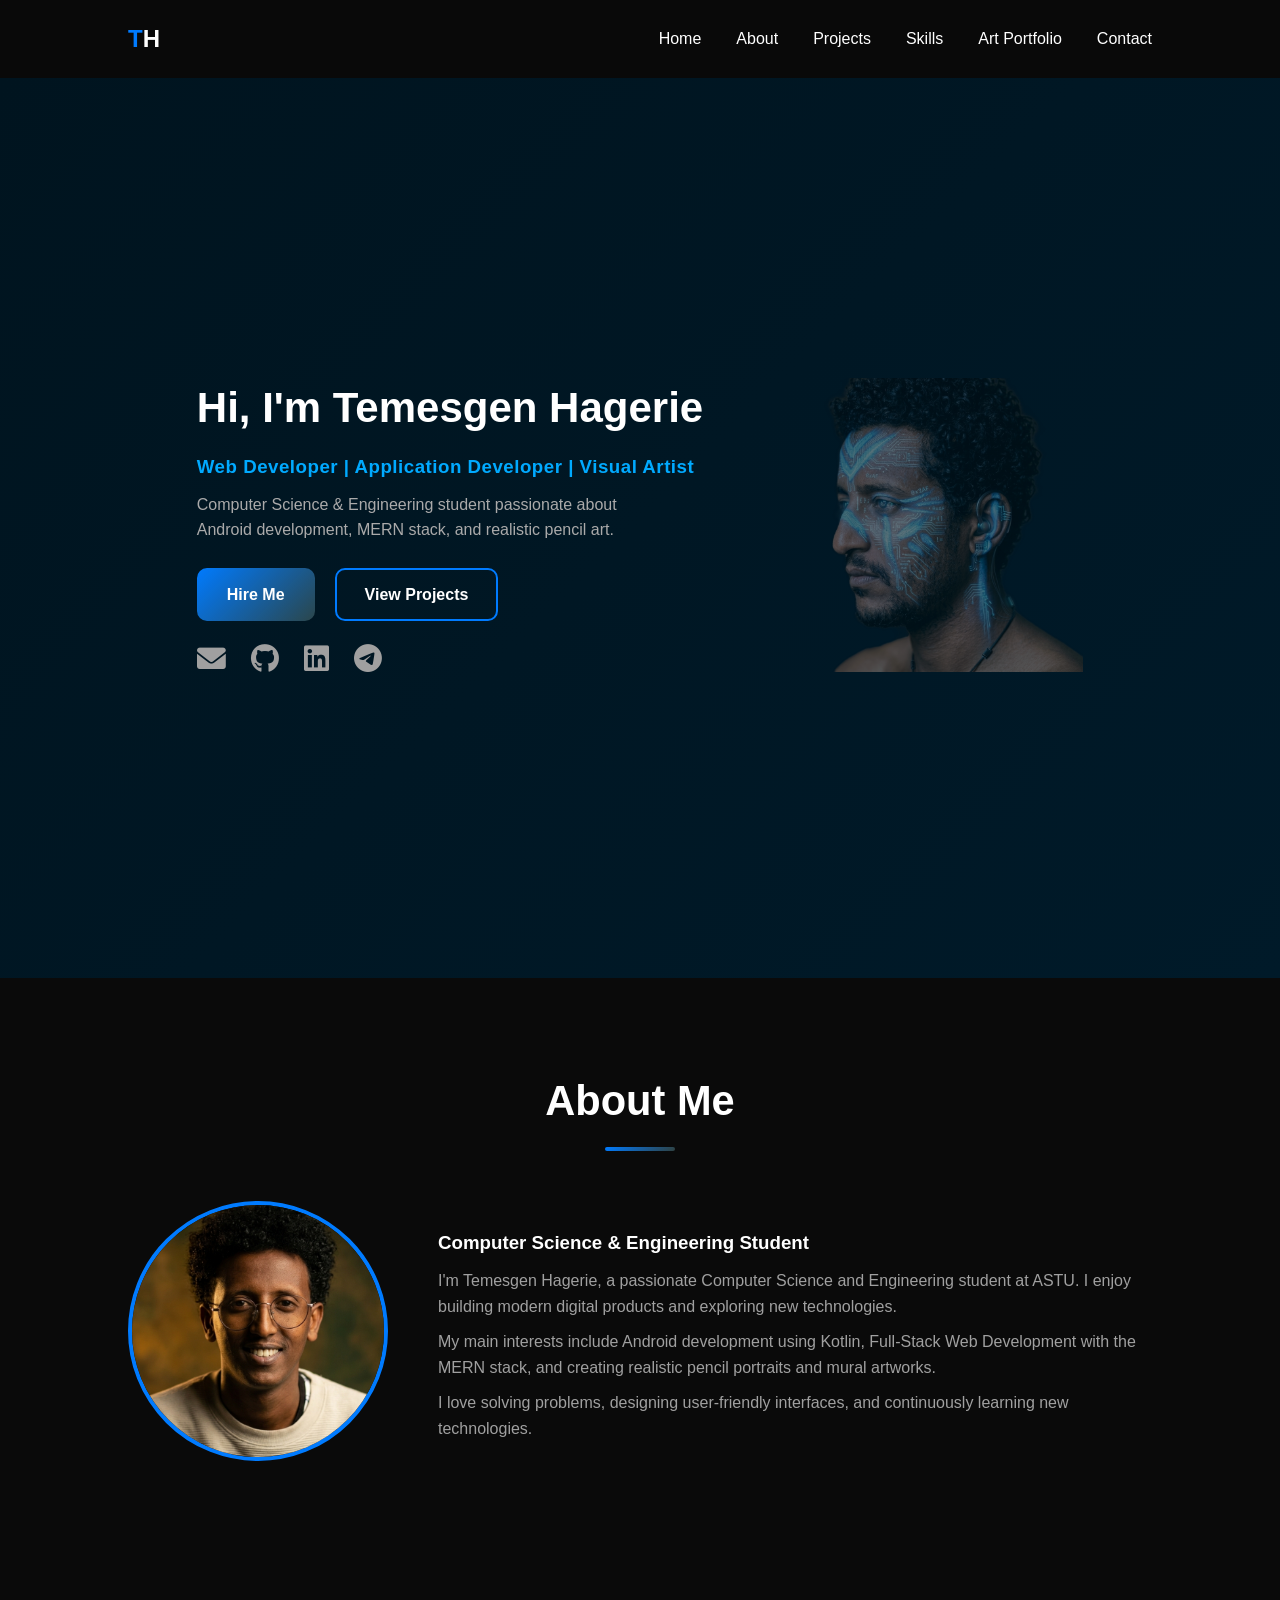
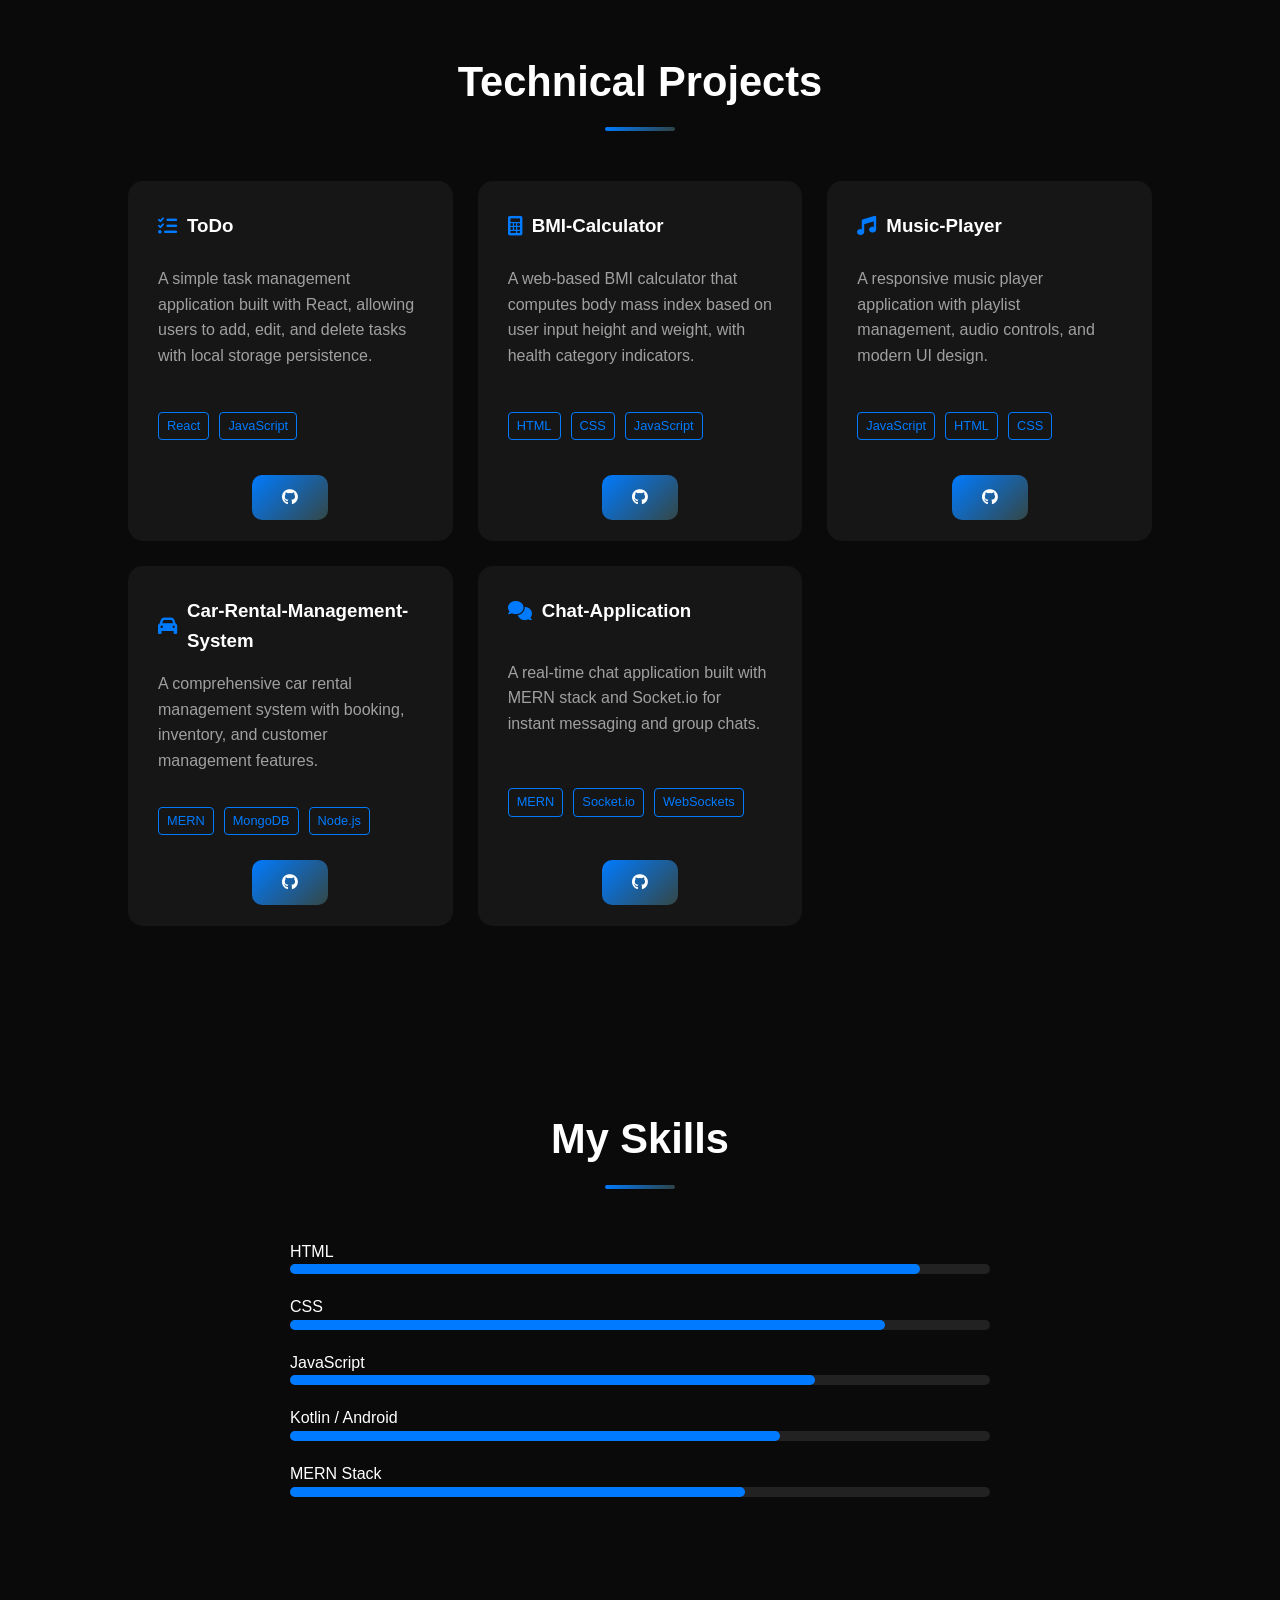
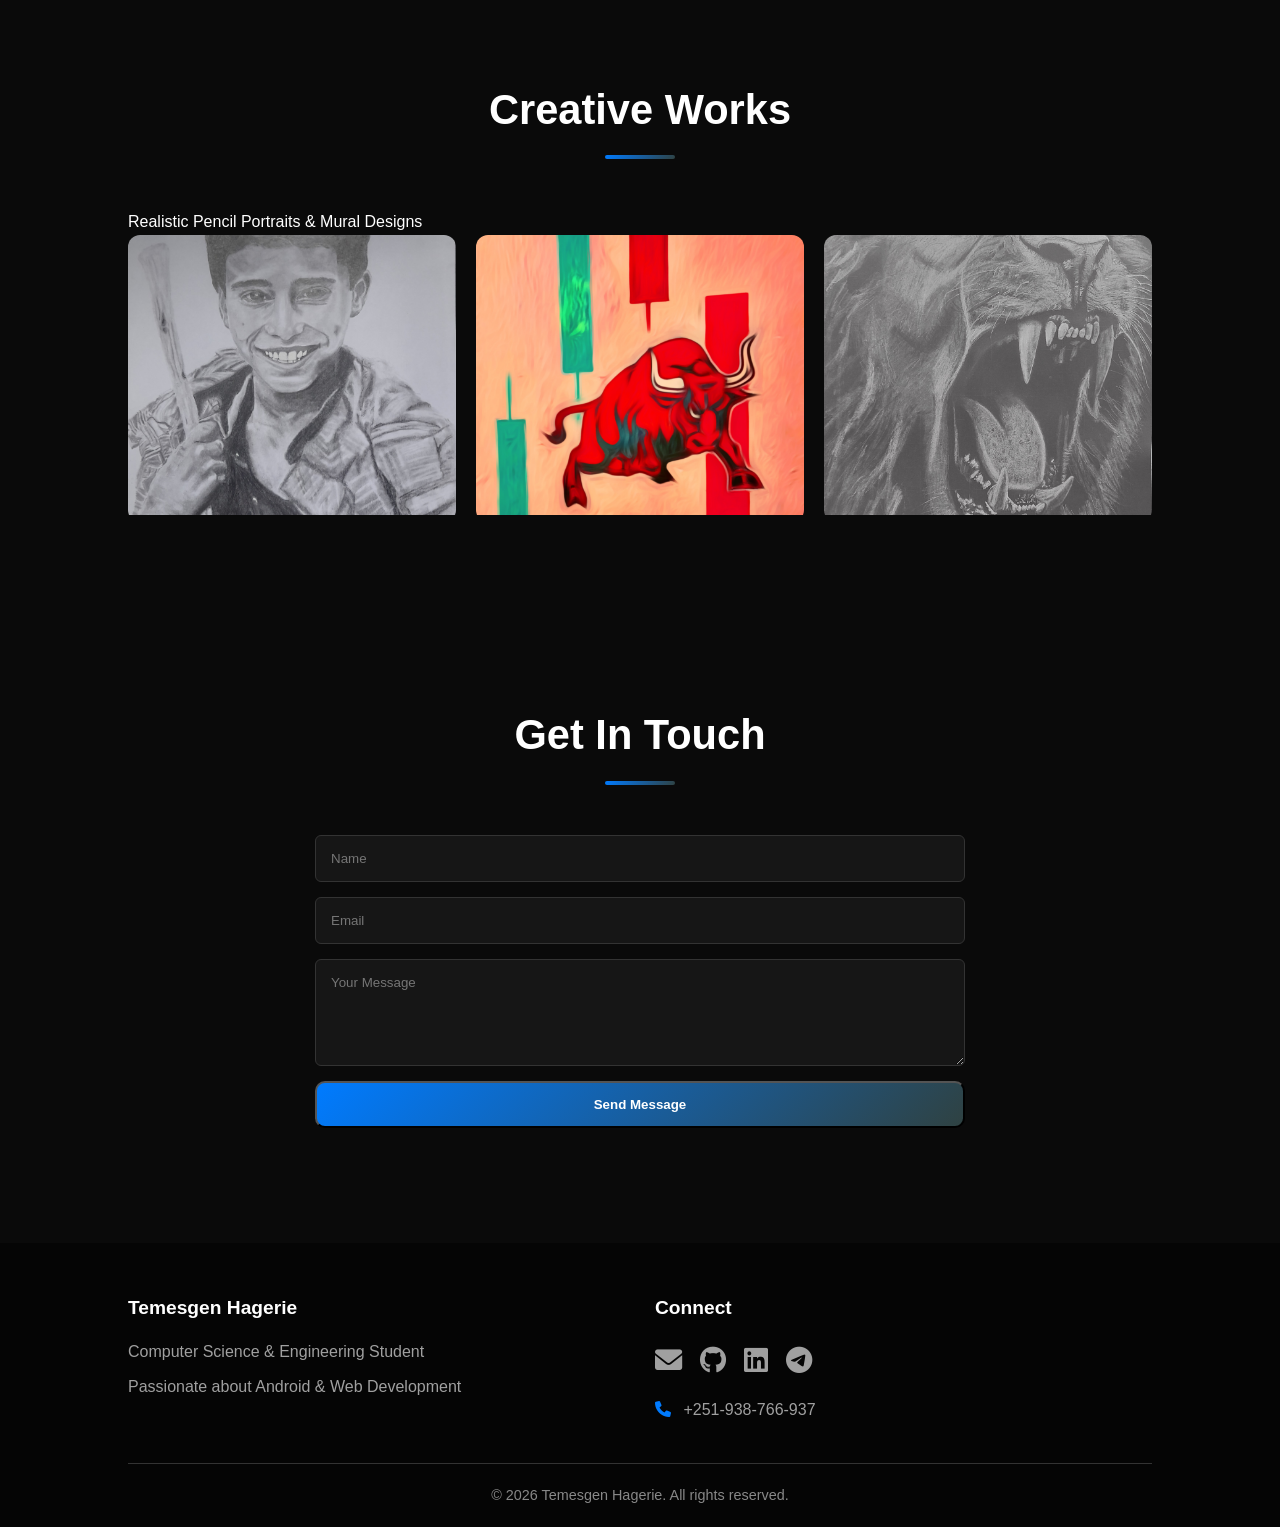
==== index.html @ 12f3e393 "Rename portfolio.html to index.html" ====
<!DOCTYPE html>
<html lang="en">
<head>
<meta charset="UTF-8">
<meta name="viewport" content="width=device-width, initial-scale=1.0">

<title>Temesgen Hagerie | Portfolio</title>

<link rel="stylesheet" href="https://cdnjs.cloudflare.com/ajax/libs/font-awesome/6.0.0/css/all.min.css">
<link rel="stylesheet" href="style.css">

</head>
<body>

<!-- NAVBAR -->

<nav class="navbar">

<div class="logo">
<h1><span class="t">T</span>H</h1>
</div>

<input type="checkbox" id="check">

<label for="check" class="hamburger">
<span></span>
<span></span>
<span></span>
</label>

<ul class="nav-links">
<li><a href="#home">Home</a></li>
<li><a href="#about">About</a></li>
<li><a href="#projects">Projects</a></li>
<li><a href="#skill">Skills</a></li>
<li><a href="#art">Art Portfolio</a></li>
<li><a href="#contact">Contact</a></li>
</ul>

</nav>

<!-- HERO -->

<section id="home" class="hero">

<div class="hero-content">

<div class="hero-text">

<h1>Hi, I'm Temesgen Hagerie</h1>

<h3>Web Developer | Application Developer | Visual Artist</h3>

<p>
Computer Science & Engineering student passionate about
Android development, MERN stack, and realistic pencil art.
</p>

<div class="hero-buttons">
<a href="#contact" class="btn-primary">Hire Me</a>
<a href="#projects" class="btn-secondary">View Projects</a>
</div>

<div class="social-container">

<a href="mailto:temesgen@gmail.com" class="social-icon gmail"><i class="fas fa-envelope"></i></a>
<a href="https://github.com/Teme16" class="social-icon gh"><i class="fab fa-github"></i></a>
<a href="https://www.linkedin.com/in/temesgen-hagerie" class="social-icon li"><i class="fab fa-linkedin"></i></a>
<a href="https://t.me/temes16" class="social-icon tg"><i class="fab fa-telegram-plane"></i></a>

</div>

</div>

<div class="hero-image">
<img src="bg.png" alt="profile">
</div>

</div>

</section>

<!-- ABOUT -->

<section id="about" class="section">

<h2 class="section-title">About Me</h2>

<div class="about-container">

<div class="about-img">
<img src="me.jpg" alt="Temesgen">
</div>

<div class="about-text">

<h3>Computer Science & Engineering Student</h3>

<p>
I'm <span class="blue">Temesgen Hagerie</span>, a passionate Computer Science
and Engineering student at ASTU. I enjoy building modern digital
products and exploring new technologies.
</p>

<p>
My main interests include Android development using Kotlin,
Full-Stack Web Development with the MERN stack, and creating
realistic pencil portraits and mural artworks.
</p>

<p>
I love solving problems, designing user-friendly interfaces,
and continuously learning new technologies.
</p>

</div>

</div>

</section>

<!-- PROJECTS -->

<section id="projects" class="section">

<h2 class="section-title">Technical Projects</h2>

<div class="grid">

<div class="card">

<h3><i class="fas fa-tasks"></i> ToDo</h3>

<p>
A simple task management application built with React, allowing users to add, edit, and delete tasks with local storage persistence.
</p>

<div class="tech-tags">
<span class="tech-tag">React</span>
<span class="tech-tag">JavaScript</span>
</div>

<div class="card-actions">
<a href="https://github.com/Teme16/ToDo" class="btn-primary"><i class="fab fa-github"></i></a>
</div>

</div>

<div class="card">

<h3><i class="fas fa-calculator"></i> BMI-Calculator</h3>

<p>
A web-based BMI calculator that computes body mass index based on user input height and weight, with health category indicators.
</p>

<div class="tech-tags">
<span class="tech-tag">HTML</span>
<span class="tech-tag">CSS</span>
<span class="tech-tag">JavaScript</span>
</div>

<div class="card-actions">
<a href="https://github.com/Teme16/BMI-Calculator" class="btn-primary"><i class="fab fa-github"></i></a>
</div>

</div>

<div class="card">

<h3><i class="fas fa-music"></i> Music-Player</h3>

<p>
A responsive music player application with playlist management, audio controls, and modern UI design.
</p>

<div class="tech-tags">
<span class="tech-tag">JavaScript</span>
<span class="tech-tag">HTML</span>
<span class="tech-tag">CSS</span>
</div>

<div class="card-actions">
<a href="https://github.com/Teme16/Music-Player" class="btn-primary"><i class="fab fa-github"></i></a>
</div>

</div>

<div class="card">

<h3><i class="fas fa-car"></i> Car-Rental-Management-System</h3>

<p>
A comprehensive car rental management system with booking, inventory, and customer management features.
</p>

<div class="tech-tags">
<span class="tech-tag">MERN</span>
<span class="tech-tag">MongoDB</span>
<span class="tech-tag">Node.js</span>
</div>

<div class="card-actions">
<a href="https://github.com/Teme16/Car-Rental-Management-System" class="btn-primary"><i class="fab fa-github"></i></a>
</div>

</div>

<div class="card">

<h3><i class="fas fa-comments"></i> Chat-Application</h3>

<p>
A real-time chat application built with MERN stack and Socket.io for instant messaging and group chats.
</p>

<div class="tech-tags">
<span class="tech-tag">MERN</span>
<span class="tech-tag">Socket.io</span>
<span class="tech-tag">WebSockets</span>
</div>

<div class="card-actions">
<a href="https://github.com/Teme16/Chat-Application" class="btn-primary"><i class="fab fa-github"></i></a>
</div>

</div>

</div>

</section>

<!-- SKILLS -->

<section id="skill" class="section">

<h2 class="section-title">My Skills</h2>

<div class="skills-container">

<div class="skill">
<p>HTML</p>
<div class="skill-bar"><div class="skill-level html"></div></div>
</div>

<div class="skill">
<p>CSS</p>
<div class="skill-bar"><div class="skill-level css"></div></div>
</div>

<div class="skill">
<p>JavaScript</p>
<div class="skill-bar"><div class="skill-level js"></div></div>
</div>

<div class="skill">
<p>Kotlin / Android</p>
<div class="skill-bar"><div class="skill-level kotlin"></div></div>
</div>

<div class="skill">
<p>MERN Stack</p>
<div class="skill-bar"><div class="skill-level mern"></div></div>
</div>

</div>

</section>

<!-- ART -->

<section id="art" class="section">

<h2 class="section-title">Creative Works</h2>

<p class="art-text">
Realistic Pencil Portraits & Mural Designs
</p>

<div class="gallery-grid">

<div class="gallery-item">
<img src="art4.jpg" alt="Realistic Pencil Portrait">
<div class="overlay">
<h4>Realistic Portrait</h4>
<p>Pencil Art - 2024</p>
</div>
</div>

<div class="gallery-item">
<img src="mural1.jpg" alt="Mural Design">
<div class="overlay">
<h4>Mural Design</h4>
<p>Wall Art - 2023</p>
</div>
</div>

<div class="gallery-item">
<img src="art7.jpg" alt="Character Sketch">
<div class="overlay">
<h4>Character Sketch</h4>
<p>Detailed Drawing - 2024</p>
</div>
</div>

</div>

</section>

<!-- CONTACT -->

<section id="contact" class="section">

<h2 class="section-title">Get In Touch</h2>

<div class="contact-container">

<form class="contact-form">

<input type="text" placeholder="Name" required>
<input type="email" placeholder="Email" required>

<textarea placeholder="Your Message" rows="5" required></textarea>

<button type="submit" class="btn-primary">
Send Message
</button>

</form>

</div>

</section>

<!-- FOOTER -->

<footer class="footer">

<div class="footer-container">

<div class="footer-section">
<h4>Temesgen Hagerie</h4>
<p>Computer Science & Engineering Student</p>
<p>Passionate about Android & Web Development</p>
</div>

<div class="footer-section">
<h4>Connect</h4>
<div class="footer-social">
<a href="mailto:temesgen@gmail.com" class="social-icon gmail"><i class="fas fa-envelope"></i></a>
<a href="https://github.com/Teme16" class="social-icon gh"><i class="fab fa-github"></i></a>
<a href="https://www.linkedin.com/in/temesgen-hagerie" class="social-icon li"><i class="fab fa-linkedin"></i></a>
<a href="https://t.me/temes16" class="social-icon tg"><i class="fab fa-telegram-plane"></i></a>
</div>

<p><i class="fas fa-phone"></i> +251-938-766-937</p>
</div>

</div>

<div class="footer-bottom">
<p>&copy; 2026 Temesgen Hagerie. All rights reserved.</p>
</div>

</footer>

</body>
</html>
---- style.css ----
:root{
--blue:#007bff;
--dark:#0a0a0a;
--card:#161616;
--text:#ffffff;
--gray:#a0a0a0;
--gradient:linear-gradient(135deg,#007bff,#4a6a6a94);
}

*{
margin:0;
padding:0;
box-sizing:border-box;
font-family:'Segoe UI',sans-serif;
}

body{
background:var(--dark);
color:var(--text);
line-height:1.6;
overflow-x:hidden;
}

html{
scroll-behavior:smooth;
}

/* SECTION */

.section{
padding:90px 10%;
}

.section-title{
text-align:center;
font-size:2.6rem;
margin-bottom:50px;
}

.section-title::after{
content:"";
width:70px;
height:4px;
background:var(--gradient);
display:block;
margin:12px auto;
border-radius:3px;
}

/* NAVBAR */

.navbar{
display:flex;
justify-content:space-between;
align-items:center;
padding:20px 10%;
background:rgba(10,10,10,0.85);
backdrop-filter:blur(10px);
position:sticky;
top:0;
z-index:1000;
}

.t{
color:var(--blue);
}

.nav-links{
display:flex;
list-style:none;
gap:35px;
}

.nav-links a{
text-decoration:none;
color:white;
position:relative;
}

.nav-links a::after{
content:"";
position:absolute;
width:0%;
height:2px;
background:var(--blue);
bottom:-5px;
left:0;
transition:.3s;
}

.nav-links a:hover::after{
width:100%;
}

/* HERO */

.hero{
min-height:100vh;
display:flex;
align-items:center;
justify-content:center;
background:linear-gradient(135deg,#00141f,#001a29);
}

.hero-content{
display:flex;
align-items:center;
justify-content:space-between;
gap:40px;
padding:40px;
}

.hero-text h1{
font-size:42px;
}

.hero-text h3{
color:#00aaff;
margin:10px 0;
letter-spacing: 0.5px;
}


.hero-text{
opacity:0;
animation: fadeInText 1.2s ease-out forwards;
}

@keyframes fadeInText {
from { opacity: 0; transform: translateY(15px); }
to { opacity: 1; transform: translateY(0); }
}

.hero-text p{
color:#aaa;
max-width:420px;
margin-bottom:25px;
}

.hero-buttons{
animation: fadeInUp 1s ease-out 0.5s both;
display:flex;
gap:20px;
}

.hero-buttons a:nth-child(2){
animation-delay: 0.7s;
}

/* IMAGE */

.hero-image{
animation: fadeInScale 1.5s ease-out 0.3s both;
}

.hero-image img{
width:340px;
opacity:.4;
transition:.3s;
}

.hero-image img:hover{
opacity:.8;
transform:translateY(-4px);
}

/* BUTTON */

.btn-primary{
background:var(--gradient);
color:white;
padding:14px 30px;
border-radius:10px;
text-decoration:none;
font-weight:bold;
}

.btn-primary:hover{
background:white;
color:#00141f;
box-shadow:0 0 20px rgba(0,115,255,.6);
transform:translateY(-3px);
}

.btn-secondary{
background:transparent;
color:white;
border:2px solid var(--blue);
padding:12px 28px;
border-radius:10px;
text-decoration:none;
font-weight:bold;
transition:.3s;
}

.btn-secondary:hover{
background:var(--blue);
color:white;
box-shadow:0 0 20px rgba(0,115,255,.4);
transform:translateY(-3px);
}

/* SOCIAL */

.social-container{
animation: fadeInUp 1s ease-out 0.8s both;
display:flex;
justify-content:flex-start;
gap:25px;
font-size:1.8rem;
margin-top:15px;
}

.social-container a{
color:var(--gray);
transition:.3s;
}

.social-container a:hover{
color:var(--blue);
transform:translateY(-4px);
}

/* PROJECTS */

.grid{
display:grid;
grid-template-columns:repeat(auto-fit,minmax(280px,1fr));
gap:25px;
}

.card{
background:var(--card);
padding:30px;
border-radius:15px;
transition:.3s;

/* Ensure all cards stay aligned in height */
display:flex;
flex-direction:column;
justify-content:space-between;
min-height:360px;
}

.card:hover{
transform:translateY(-8px);
box-shadow:0 20px 40px rgba(0,0,0,.6);
}

.card h3{
display:flex;
align-items:center;
gap:10px;
}

.card h3 i{
color:var(--blue);
font-size:1.2rem;
}

.card p{
color:var(--gray);
}

.tech-tags{
display:flex;
flex-wrap:wrap;
gap:10px;
margin-top:18px;
}

.card-actions{
margin-top:20px;
text-align:center;
}

.card .btn-primary{
min-width:100px;
}

.tech-tag{
color:var(--blue);
border:1px solid var(--blue);
padding:3px 8px;
font-size:.8rem;
border-radius:4px;
transition:.3s;
cursor:default;
}

.tech-tag:hover{
background:var(--blue);
color:white;
}

/* ABOUT */

.about-container{
display:flex;
align-items:center;
gap:50px;
max-width:1100px;
margin:auto;
}

.about-img img{
width:260px;
border-radius:50%;
border:4px solid var(--blue);
}

.about-text p{
color:var(--gray);
margin-top:10px;
}

/* SKILLS */

.skills-container{
max-width:700px;
margin:auto;
display:flex;
flex-direction:column;
gap:20px;
}

.skill-bar{
width:100%;
height:10px;
background:#222;
border-radius:10px;
}

.skill-level{
height:100%;
background:var(--blue);
border-radius:10px;
width:0;
}

.html{
width:90%;
animation: fill90 2s ease-in-out 0.5s forwards;
}

.css{
width:85%;
animation: fill85 2s ease-in-out 1s forwards;
}

.js{
width:75%;
animation: fill75 2s ease-in-out 1.5s forwards;
}

.kotlin{
width:70%;
animation: fill70 2s ease-in-out 2s forwards;
}

.mern{
width:65%;
animation: fill65 2s ease-in-out 2.5s forwards;
}

@keyframes fill90 {
0% { width: 0; }
100% { width: 90%; }
}

@keyframes fill85 {
0% { width: 0; }
100% { width: 85%; }
}

@keyframes fill75 {
0% { width: 0; }
100% { width: 75%; }
}

@keyframes fill70 {
0% { width: 0; }
100% { width: 70%; }
}

@keyframes fill65 {
0% { width: 0; }
100% { width: 65%; }
}

/* HERO ANIMATIONS */

@keyframes slideInLeft {
0% {
transform: translateX(-50px);
opacity: 0;
}
100% {
transform: translateX(0);
opacity: 1;
}
}

@keyframes fadeInScale {
0% {
transform: scale(0.9);
opacity: 0;
}
100% {
transform: scale(1);
opacity: 1;
}
}

@keyframes fadeInUp {
0% {
transform: translateY(30px);
opacity: 0;
}
100% {
transform: translateY(0);
opacity: 1;
}
}

/* GALLERY */

.gallery-grid{
display:grid;
grid-template-columns:repeat(auto-fit,minmax(250px,1fr));
gap:20px;
}

.gallery-item{
position:relative;
overflow:hidden;
border-radius:12px;
}

.gallery-item img{
width:100%;
height:280px;
object-fit:cover;
transition:.4s;
}

.gallery-item:hover img{
transform:scale(1.05);
}

.overlay{
position:absolute;
top:0;
left:0;
width:100%;
height:100%;
background:linear-gradient(135deg, rgba(0,115,255,0.8), rgba(0,0,0,0.6));
display:flex;
flex-direction:column;
justify-content:center;
align-items:center;
opacity:0;
transition:.4s;
color:white;
text-align:center;
border-radius:12px;
}

.overlay h4{
margin:0;
font-size:1.2rem;
font-weight:bold;
}

.overlay p{
margin:5px 0 0;
font-size:.9rem;
opacity:0.9;
}

.gallery-item:hover .overlay{
opacity:1;
}

/* CONTACT */

.contact-container{
max-width:650px;
margin:auto;
text-align:center;
}

.contact-form{
display:flex;
flex-direction:column;
gap:15px;
margin-bottom:25px;
}

.contact-form input,
.contact-form textarea{
padding:15px;
background:var(--card);
border:1px solid #333;
color:white;
border-radius:6px;
}

/* FOOTER */

.footer{
background:#050505;
color:var(--gray);
padding:50px 10% 20px;
}

.footer-container{
display:grid;
grid-template-columns:repeat(auto-fit,minmax(250px,1fr));
gap:30px;
margin-bottom:30px;
}

.footer-section h4{
color:white;
margin-bottom:15px;
font-size:1.2rem;
}

.footer-section p{
margin-bottom:10px;
line-height:1.6;
}

.footer-section p i{
color: var(--blue);
margin-right: 8px;
}

.footer-section ul{
list-style:none;
padding:0;
}

.footer-section ul li{
margin-bottom:8px;
}

.footer-section ul li a{
color:var(--gray);
text-decoration:none;
transition:.3s;
}

.footer-section ul li a:hover{
color:var(--blue);
}

.footer-social{
display:flex;
gap:18px;
margin-bottom:15px;
}

.footer-social .social-icon{
color:var(--gray);
font-size:1.7rem;
transition:.3s;
}

.footer-social .social-icon:hover{
color:var(--blue);
transform:translateY(-3px);
}

.footer-bottom{
border-top:1px solid #333;
padding-top:20px;
text-align:center;
color:#888;
font-size:.9rem;
}

/* MOBILE */

#check{
display:none;
}

.hamburger{
display:none;
flex-direction:column;
gap:5px;
cursor:pointer;
}

.hamburger span{
width:25px;
height:3px;
background:white;
}

@media(max-width:768px){

/* HERO */
.hero-content{
flex-direction:column;
text-align:center;
gap:30px;
padding:20px;
}

.hero-text h1{
font-size:36px;
}

.hero-text h3{
font-size:1.1rem;
}

.hero-text p{
font-size:.9rem;
max-width:100%;
}

.hero-buttons{
margin-top:20px;
}

.social-container{
justify-content:center;
gap:20px;
font-size:1.6rem;
}

/* ABOUT */
.about-container{
flex-direction:column;
text-align:center;
gap:30px;
}

.about-img img{
width:200px;
}

.about-text h3{
font-size:1.3rem;
}

/* PROJECTS */
.grid{
gap:20px;
}

.card{
padding:25px;
min-height:auto;
}

.card h3{
font-size:1.1rem;
}

.card p{
font-size:.9rem;
}

.tech-tags{
gap:8px;
margin-top:15px;
}

.card-actions{
margin-top:15px;
}

/* SKILLS */
.skills-container{
gap:15px;
max-width:90%;
}

.skill{
padding:10px 0;
}

.skill p{
font-size:.9rem;
}

/* ART */
.art-text{
font-size:.9rem;
}

/* CONTACT */
.contact-container{
padding:20px;
}

.contact-form input,
.contact-form textarea{
font-size:.9rem;
}

/* FOOTER */
.footer{
padding:40px 5%;
}

.footer-container{
grid-template-columns:1fr;
gap:25px;
}

.footer-section{
text-align:center;
}

.footer-social{
justify-content:center;
gap:20px;
font-size:1.5rem;
}

.footer-bottom{
font-size:.8rem;
}

/* NAV */
.nav-links{
position:fixed;
right:-100%;
top:0;
width:70%;
height:100vh;
background:var(--card);
flex-direction:column;
justify-content:center;
align-items:center;
transition:.5s;
z-index:1001;
}

.nav-links a{
font-size:1.2rem;
margin:10px 0;
}

.hamburger{
display:flex;
}

#check:checked ~ .nav-links{
right:0;
}

}

/* TABLET */
@media(min-width:769px) and (max-width:1024px){

.hero-content{
gap:30px;
padding:30px;
}

.hero-text h1{
font-size:38px;
}

.about-container{
gap:40px;
}

.grid{
grid-template-columns:repeat(auto-fit,minmax(300px,1fr));
gap:20px;
}

}

/* SMALL MOBILE */
@media(max-width:480px){

.section{
padding:70px 5%;
}

.hero-content{
padding:15px;
gap:20px;
}

.hero-text h1{
font-size:28px;
}

.hero-text h3{
font-size:1rem;
}

.hero-text p{
font-size:.85rem;
}

.hero-image img{
width:300px;
}

.card{
padding:20px;
}

.card h3{
font-size:1rem;
}

.card p{
font-size:.85rem;
}

.footer{
padding:30px 5%;
}

.footer-section h4{
font-size:1rem;
}

.footer-section p{
font-size:.85rem;
}

}
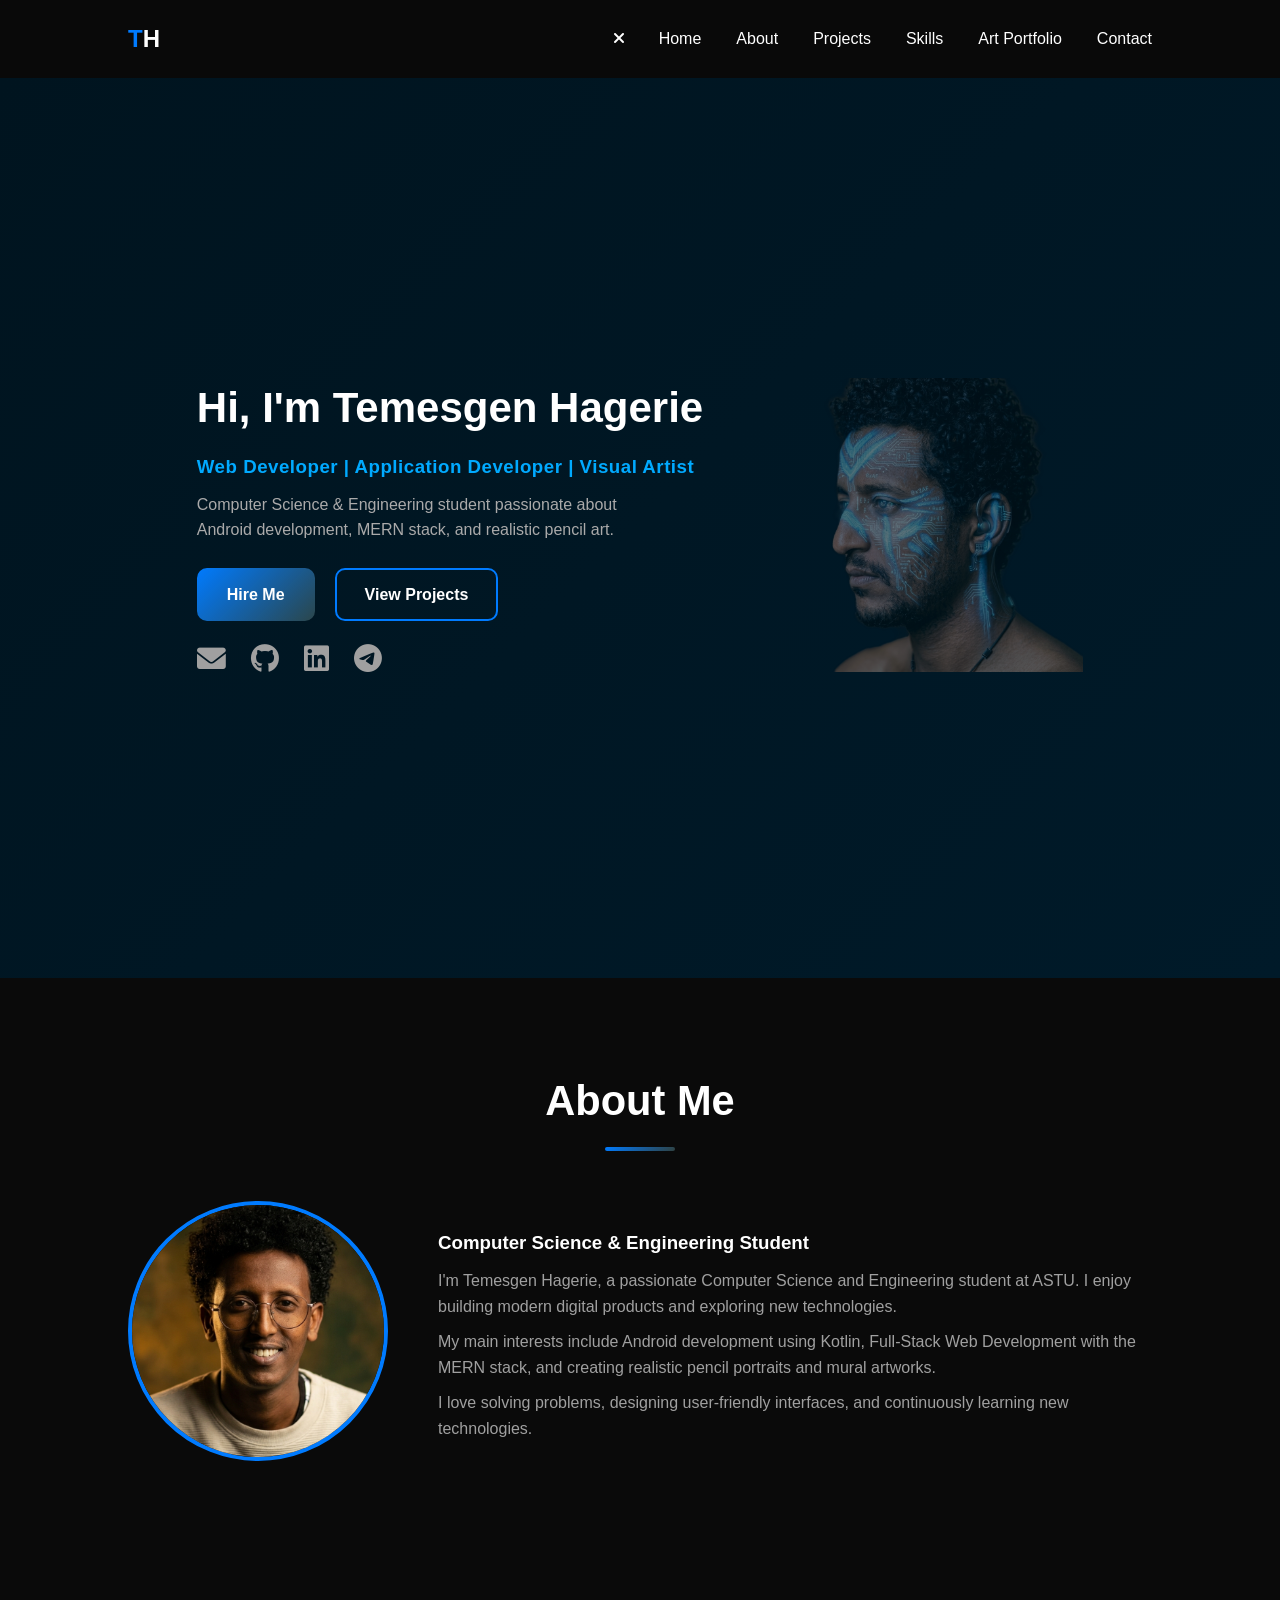
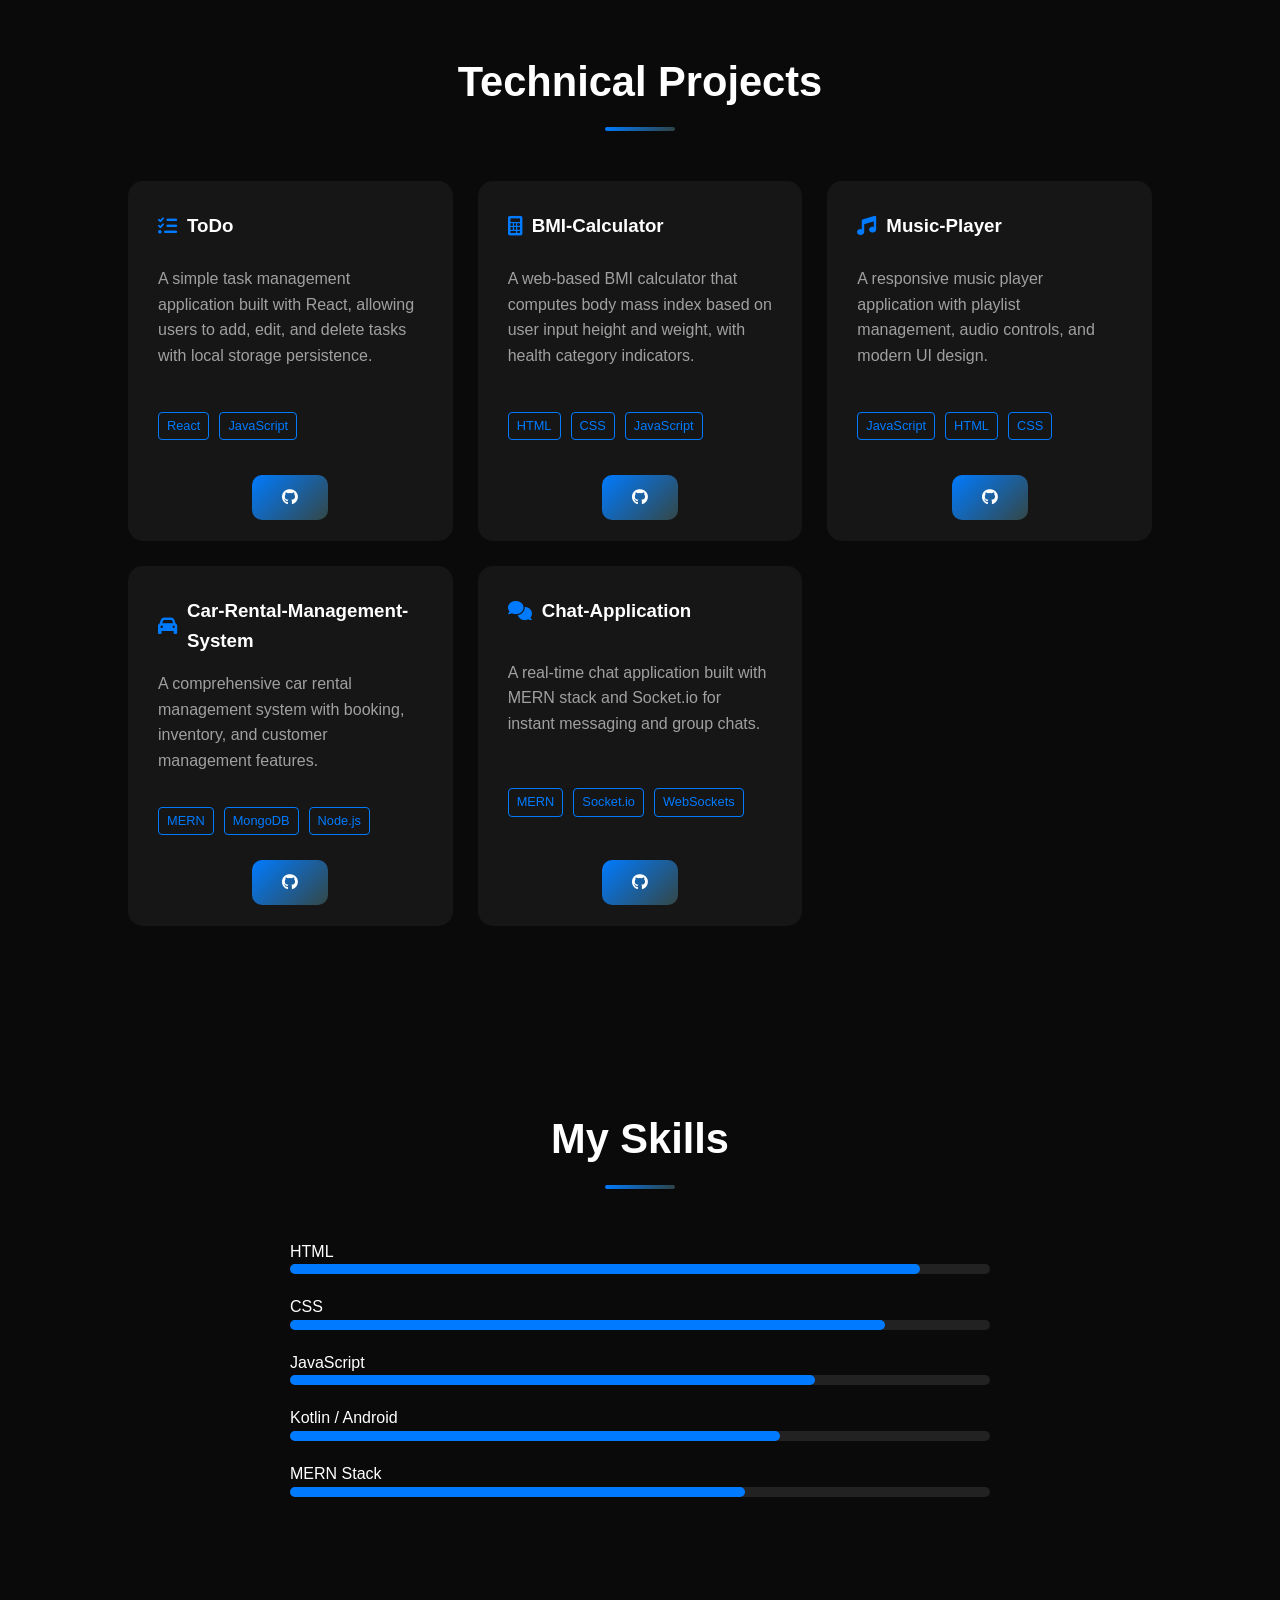
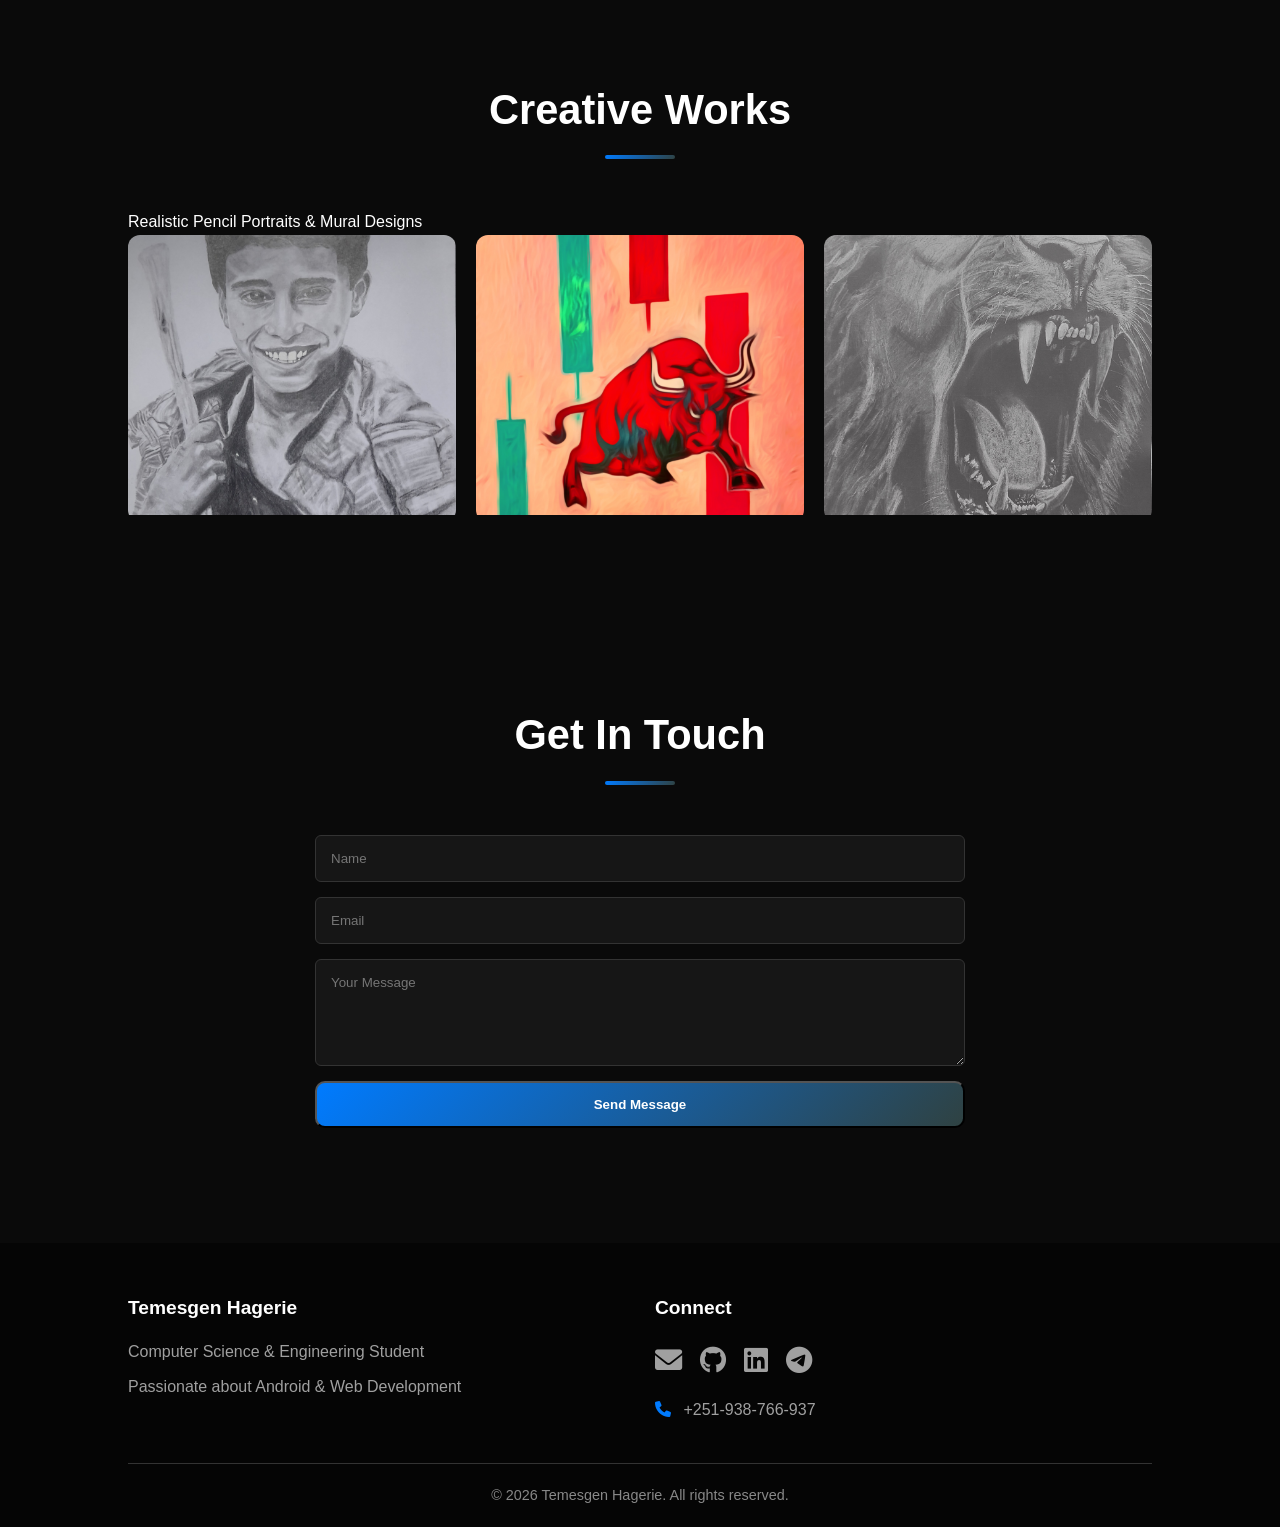
==== commit 2612e640: "Fix HTML formatting and add closing tags" ====
--- a/index.html
+++ b/index.html
@@ -29,6 +29,7 @@
 </label>
 
 <ul class="nav-links">
+<li><label for="check" class="close-btn"><i class="fas fa-times"></i></label></li>
 <li><a href="#home">Home</a></li>
 <li><a href="#about">About</a></li>
 <li><a href="#projects">Projects</a></li>
